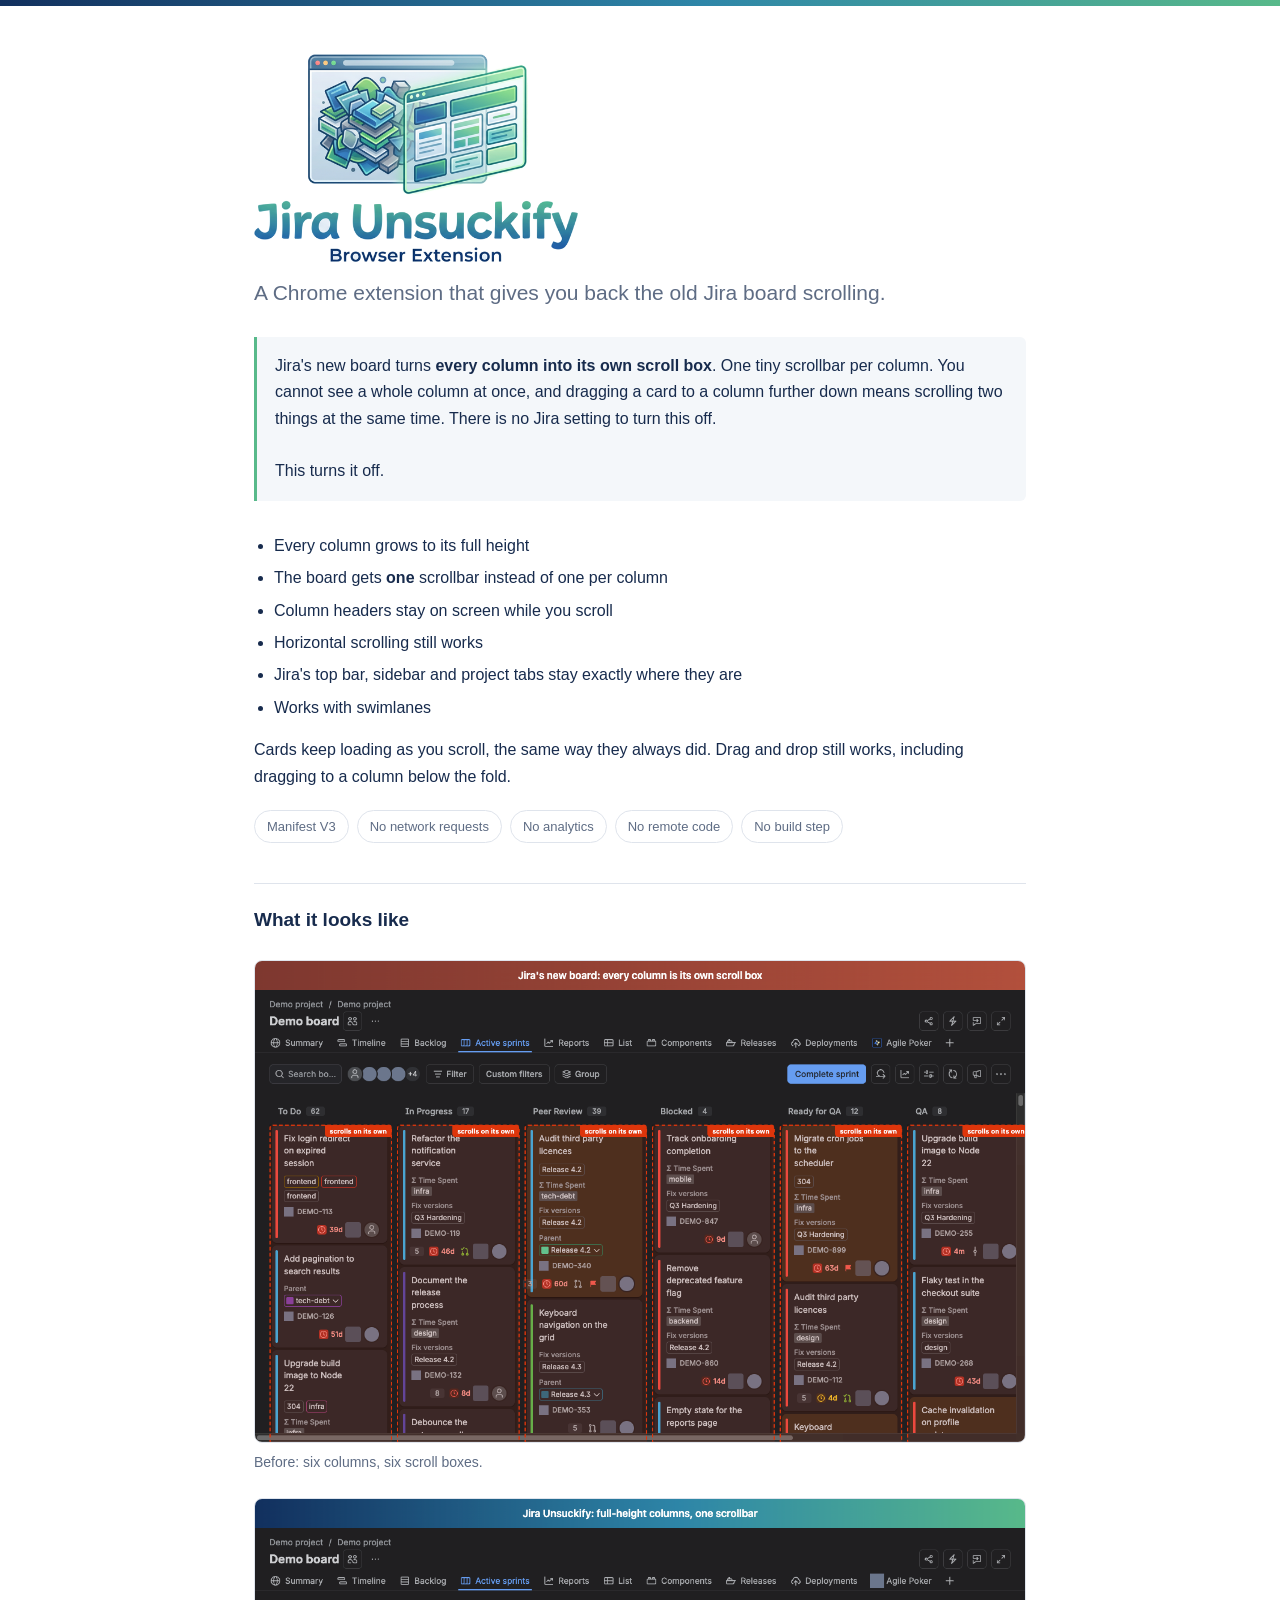
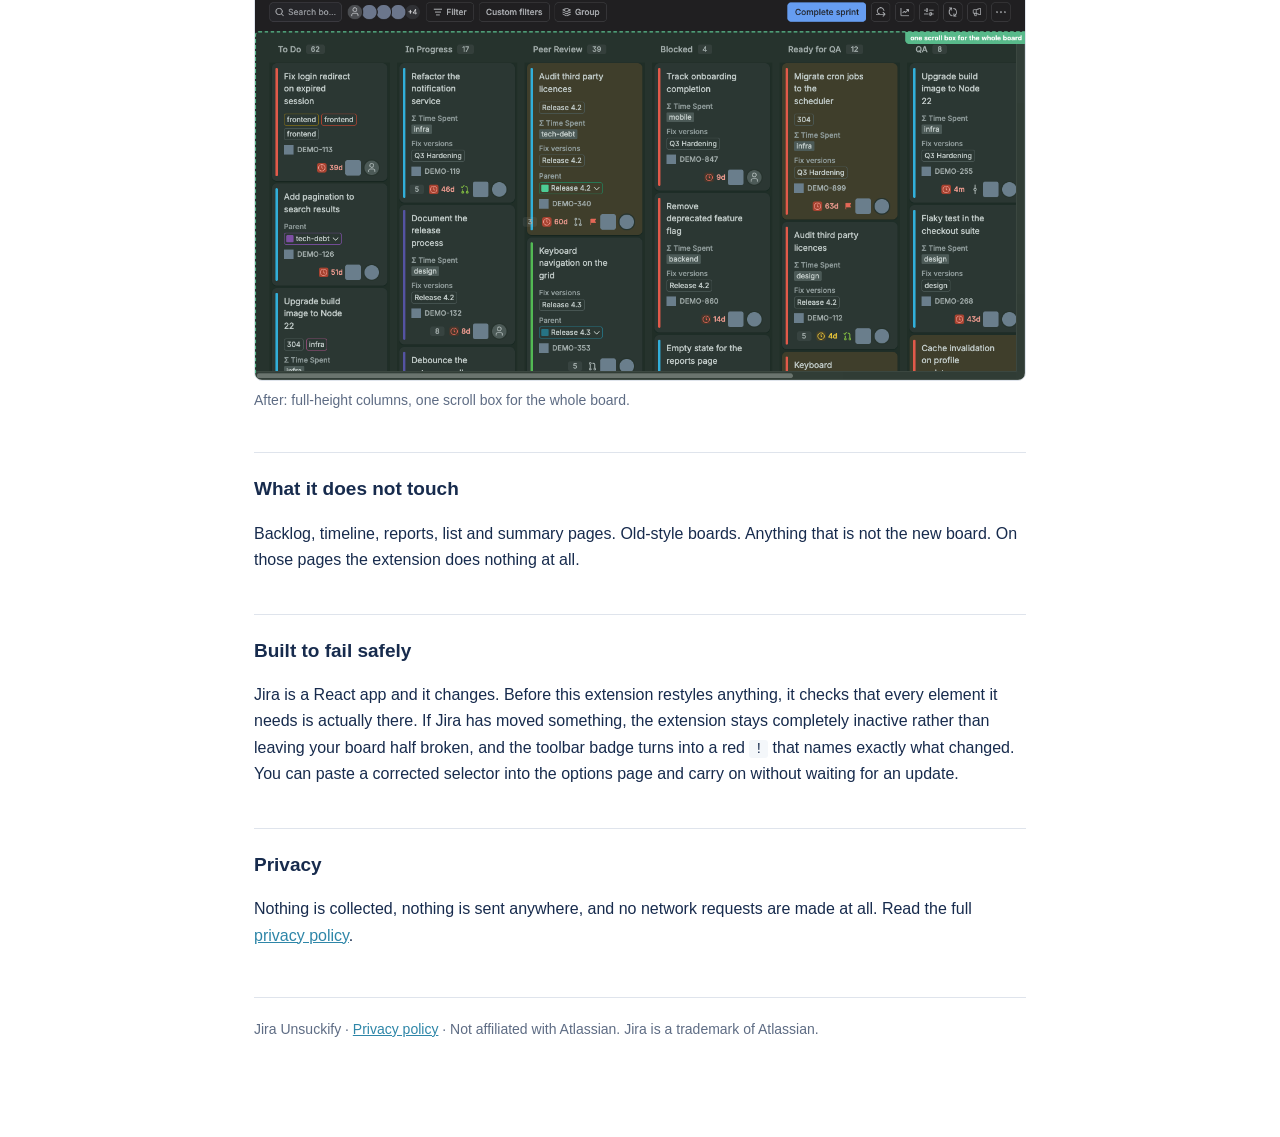
==== docs/index.html @ 5bd00f26 "Jira Unsuckify 1.0.0 Manifest V3 Chrome extension that releases the per-column scroll containers on " ====
<!doctype html>
<html lang="en">
  <head>
    <meta charset="utf-8" />
    <meta name="viewport" content="width=device-width, initial-scale=1" />
    <title>Jira Unsuckify — a Chrome extension that unscrolls Jira boards</title>
    <meta
      name="description"
      content="Jira's new board makes every column its own scroll box. This Chrome extension turns that off: full-height columns, one scrollbar."
    />
    <link rel="icon" href="assets/icon128.png" />
    <style>
      :root {
        --navy: #12305e;
        --blue: #2e86a8;
        --green: #58b98a;
        --bg: #ffffff;
        --sunken: #f4f7fa;
        --text: #172b4d;
        --subtle: #5e6c84;
        --border: #dfe4ec;
      }
      @media (prefers-color-scheme: dark) {
        :root {
          --bg: #1f1f21;
          --sunken: #161618;
          --text: #dcdfe4;
          --subtle: #9fa6b2;
          --border: #3a3d43;
          --blue: #6fb6d0;
          --green: #7fd1a6;
        }
      }
      * {
        box-sizing: border-box;
      }
      body {
        margin: 0;
        background: var(--bg);
        color: var(--text);
        font: 16px/1.65 -apple-system, BlinkMacSystemFont, "Segoe UI", Roboto,
          Helvetica, Arial, sans-serif;
      }
      .band {
        height: 6px;
        background: linear-gradient(90deg, var(--navy), #2e86a8 55%, #58b98a);
      }
      main {
        max-width: 820px;
        margin: 0 auto;
        padding: 40px 24px 96px;
      }
      .logo {
        display: block;
        width: 100%;
        max-width: 340px;
        height: auto;
        margin: 0 0 8px -8px;
      }
      .tagline {
        font-size: 21px;
        line-height: 1.45;
        color: var(--subtle);
        margin: 0 0 28px;
      }
      .lede {
        background: var(--sunken);
        border-left: 3px solid var(--green);
        border-radius: 0 6px 6px 0;
        padding: 16px 18px;
        margin: 0 0 32px;
      }
      h2 {
        font-size: 19px;
        margin: 40px 0 10px;
        padding-top: 20px;
        border-top: 1px solid var(--border);
      }
      ul {
        padding-left: 20px;
      }
      li {
        margin: 6px 0;
      }
      figure {
        margin: 24px 0;
      }
      figure img {
        width: 100%;
        height: auto;
        border: 1px solid var(--border);
        border-radius: 8px;
        display: block;
      }
      figcaption {
        color: var(--subtle);
        font-size: 14px;
        margin-top: 8px;
      }
      code {
        font-family: ui-monospace, SFMono-Regular, Menlo, Consolas, monospace;
        font-size: 0.9em;
        background: var(--sunken);
        padding: 1px 5px;
        border-radius: 3px;
      }
      a {
        color: var(--blue);
      }
      .pills {
        display: flex;
        flex-wrap: wrap;
        gap: 8px;
        margin: 20px 0 0;
        padding: 0;
        list-style: none;
      }
      .pills li {
        margin: 0;
        padding: 5px 12px;
        border: 1px solid var(--border);
        border-radius: 999px;
        font-size: 13px;
        color: var(--subtle);
      }
      footer {
        margin-top: 48px;
        padding-top: 20px;
        border-top: 1px solid var(--border);
        color: var(--subtle);
        font-size: 14px;
      }
    </style>
  </head>
  <body>
    <div class="band"></div>
    <main>
      <img class="logo" src="assets/logo.png" alt="Jira Unsuckify" />
      <p class="tagline">
        A Chrome extension that gives you back the old Jira board scrolling.
      </p>

      <p class="lede">
        Jira's new board turns <strong>every column into its own scroll box</strong>.
        One tiny scrollbar per column. You cannot see a whole column at once, and
        dragging a card to a column further down means scrolling two things at
        the same time. There is no Jira setting to turn this off.
        <br /><br />
        This turns it off.
      </p>

      <ul>
        <li>Every column grows to its full height</li>
        <li>The board gets <strong>one</strong> scrollbar instead of one per column</li>
        <li>Column headers stay on screen while you scroll</li>
        <li>Horizontal scrolling still works</li>
        <li>Jira's top bar, sidebar and project tabs stay exactly where they are</li>
        <li>Works with swimlanes</li>
      </ul>

      <p>
        Cards keep loading as you scroll, the same way they always did. Drag and
        drop still works, including dragging to a column below the fold.
      </p>

      <ul class="pills">
        <li>Manifest V3</li>
        <li>No network requests</li>
        <li>No analytics</li>
        <li>No remote code</li>
        <li>No build step</li>
      </ul>

      <h2>What it looks like</h2>

      <figure>
        <img src="assets/before.png" alt="Jira's new board, with a separate scrollbar on every column" />
        <figcaption>Before: six columns, six scroll boxes.</figcaption>
      </figure>

      <figure>
        <img src="assets/after.png" alt="The same board with full-height columns and a single scrollbar" />
        <figcaption>After: full-height columns, one scroll box for the whole board.</figcaption>
      </figure>

      <h2>What it does not touch</h2>
      <p>
        Backlog, timeline, reports, list and summary pages. Old-style boards.
        Anything that is not the new board. On those pages the extension does
        nothing at all.
      </p>

      <h2>Built to fail safely</h2>
      <p>
        Jira is a React app and it changes. Before this extension restyles
        anything, it checks that every element it needs is actually there. If
        Jira has moved something, the extension stays completely inactive rather
        than leaving your board half broken, and the toolbar badge turns into a
        red <code>!</code> that names exactly what changed. You can paste a
        corrected selector into the options page and carry on without waiting
        for an update.
      </p>

      <h2>Privacy</h2>
      <p>
        Nothing is collected, nothing is sent anywhere, and no network requests
        are made at all. Read the full
        <a href="privacy.html">privacy policy</a>.
      </p>

      <footer>
        Jira Unsuckify · <a href="privacy.html">Privacy policy</a> ·
        Not affiliated with Atlassian. Jira is a trademark of Atlassian.
      </footer>
    </main>
  </body>
</html>
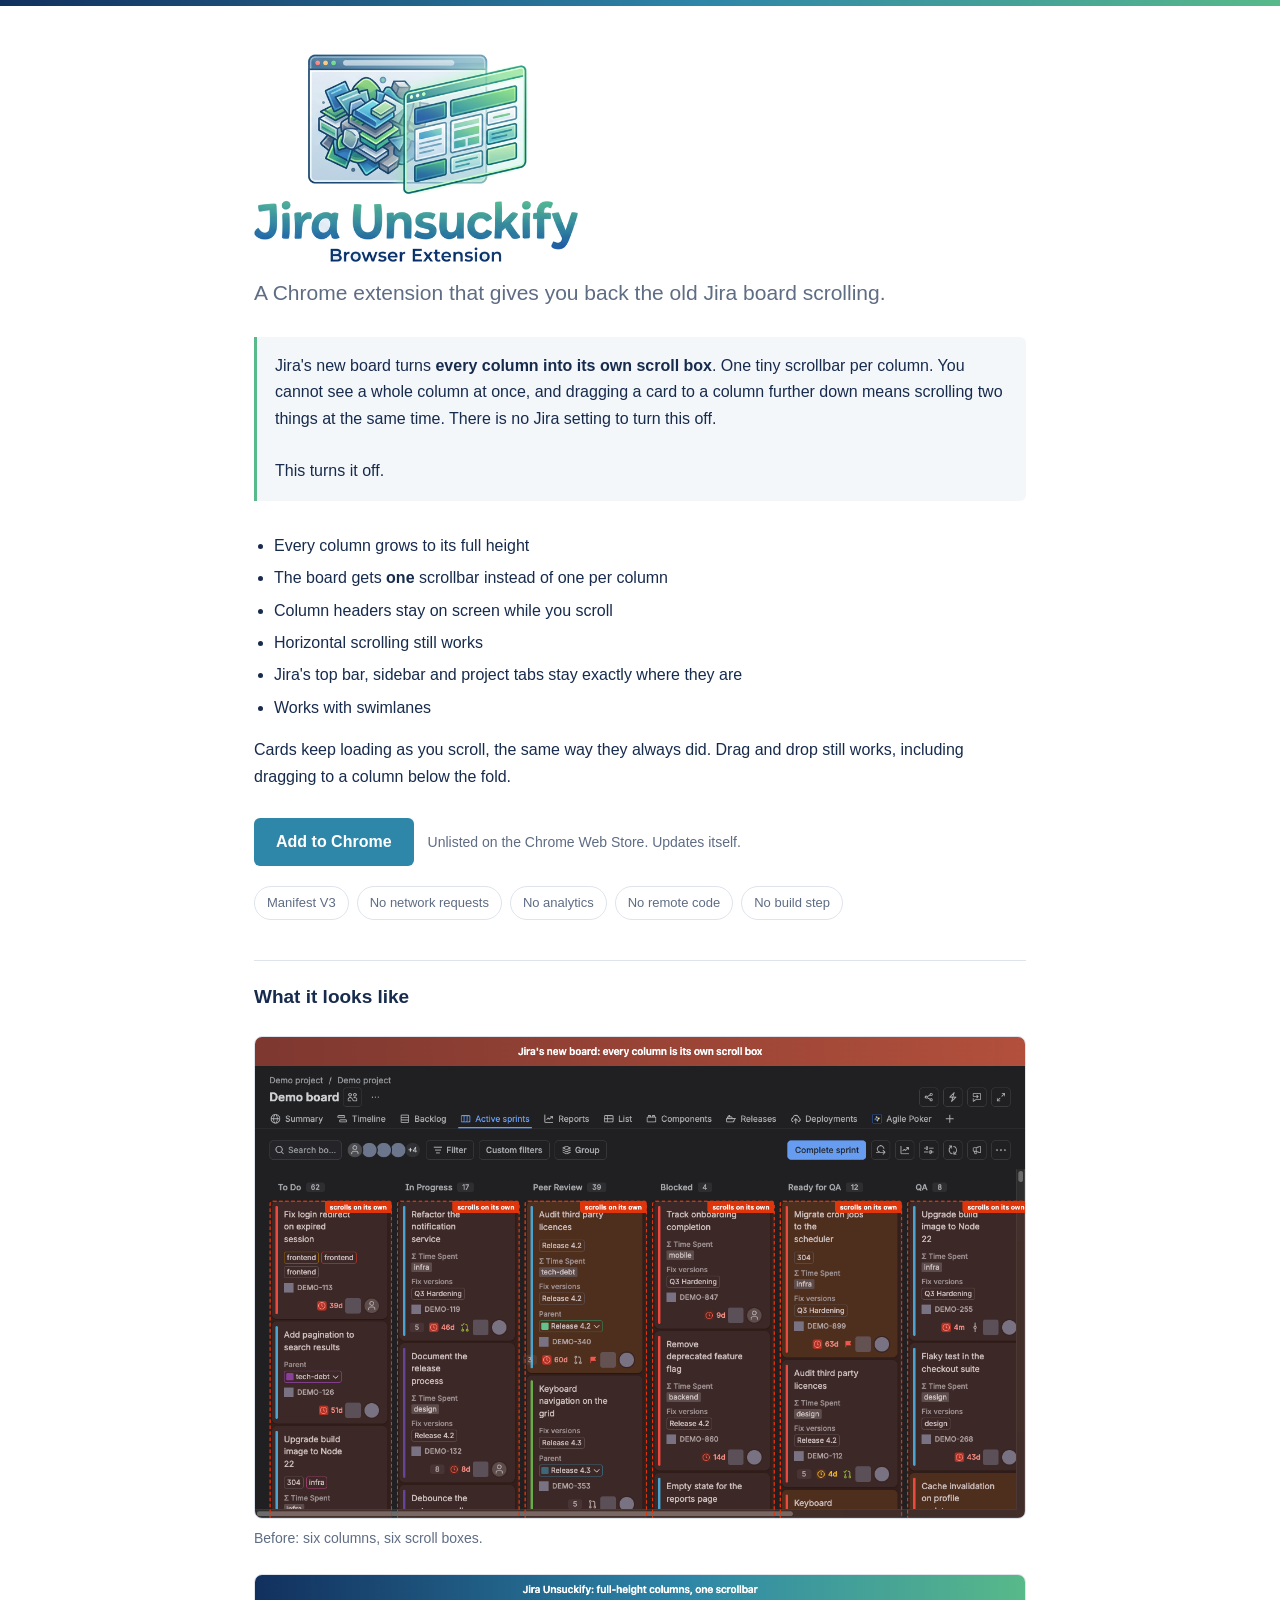
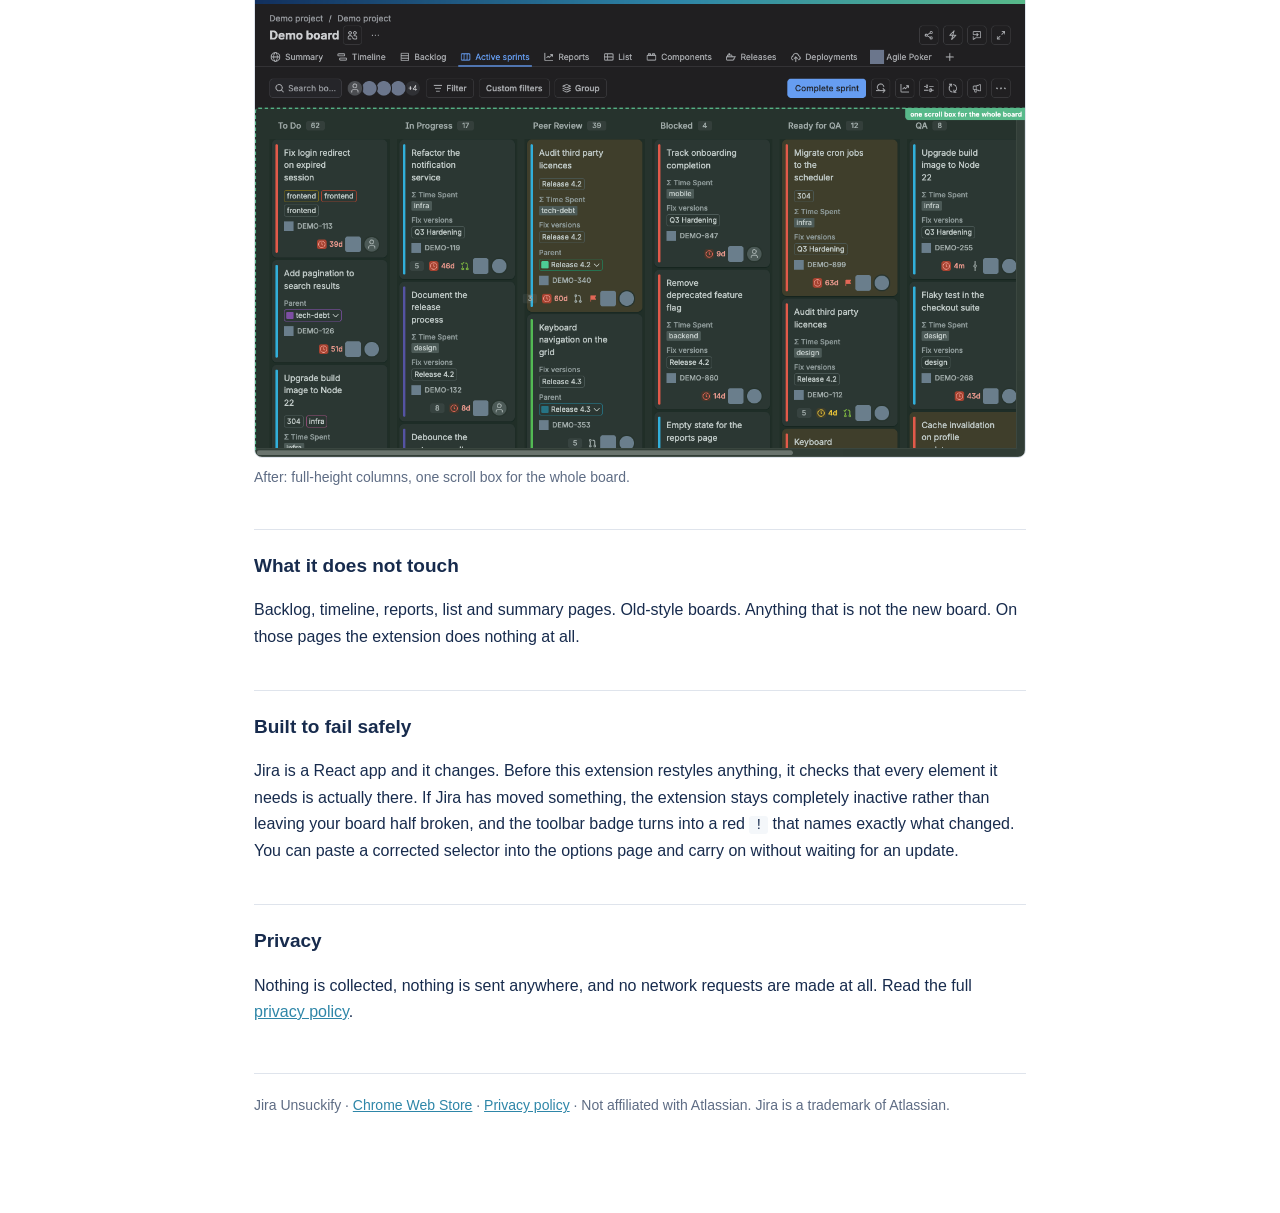
==== commit 65b97389: "Published unlisted on the Chrome Web Store; add install links Extension ID klcalgmhbaieegofnldhlkkhl" ====
--- a/docs/index.html
+++ b/docs/index.html
@@ -107,6 +107,29 @@
       a {
         color: var(--blue);
       }
+      .cta {
+        display: flex;
+        align-items: center;
+        flex-wrap: wrap;
+        gap: 14px;
+        margin: 28px 0 0;
+      }
+      .button {
+        display: inline-block;
+        padding: 11px 22px;
+        border-radius: 6px;
+        background: var(--blue);
+        color: #fff;
+        font-weight: 600;
+        text-decoration: none;
+      }
+      .button:hover {
+        filter: brightness(1.08);
+      }
+      .cta-note {
+        font-size: 14px;
+        color: var(--subtle);
+      }
       .pills {
         display: flex;
         flex-wrap: wrap;
@@ -163,6 +186,11 @@
         drop still works, including dragging to a column below the fold.
       </p>
 
+      <p class="cta">
+        <a class="button" href="https://chromewebstore.google.com/detail/jira-unsuckify/klcalgmhbaieegofnldhlkkhlkcfggle">Add to Chrome</a>
+        <span class="cta-note">Unlisted on the Chrome Web Store. Updates itself.</span>
+      </p>
+
       <ul class="pills">
         <li>Manifest V3</li>
         <li>No network requests</li>
@@ -209,7 +237,8 @@
       </p>
 
       <footer>
-        Jira Unsuckify · <a href="privacy.html">Privacy policy</a> ·
+        Jira Unsuckify · <a href="https://chromewebstore.google.com/detail/jira-unsuckify/klcalgmhbaieegofnldhlkkhlkcfggle">Chrome Web Store</a> ·
+        <a href="privacy.html">Privacy policy</a> ·
         Not affiliated with Atlassian. Jira is a trademark of Atlassian.
       </footer>
     </main>
